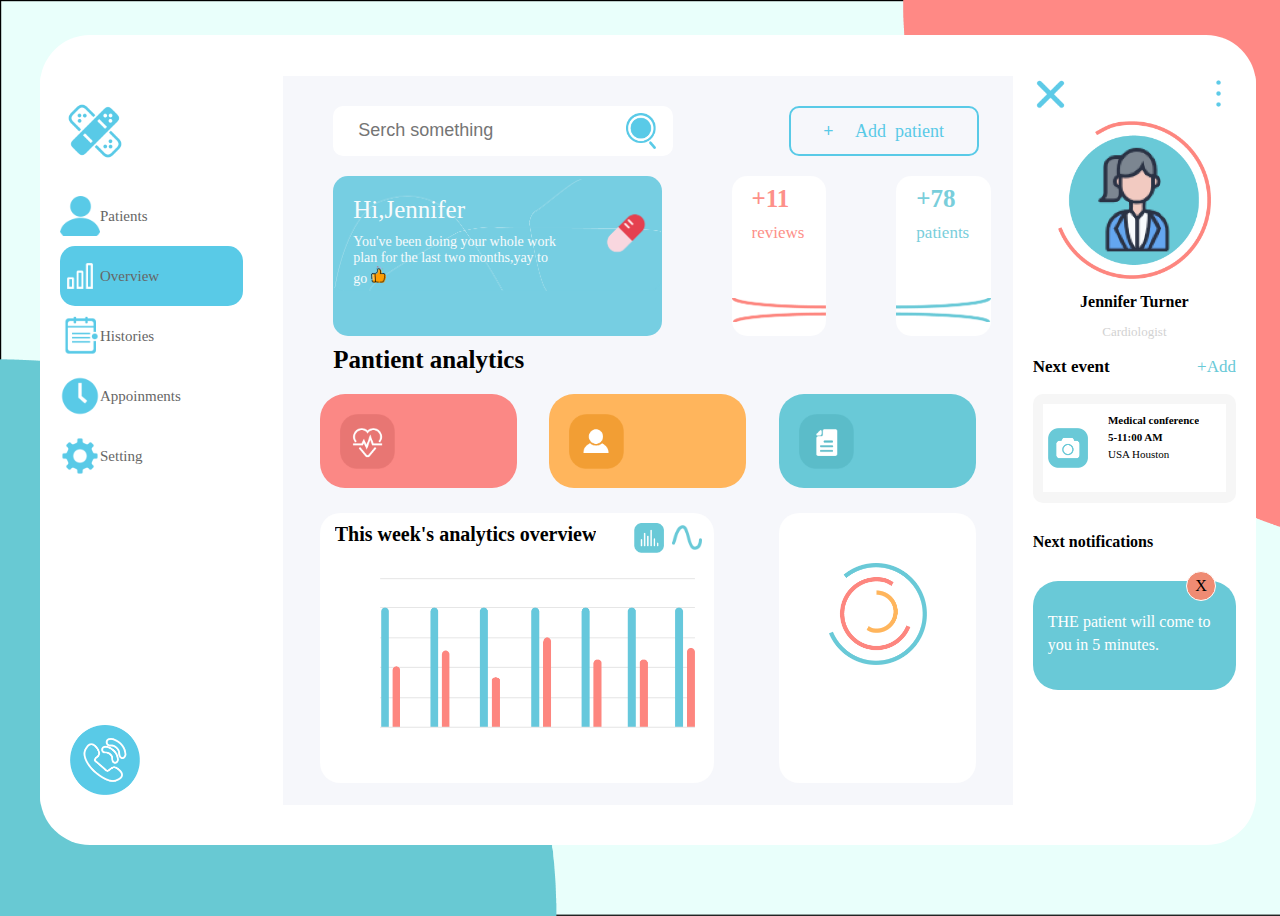
==== The studio/2th/index.html @ 58cb7d00 "create 002" ====
<!DOCTYPE html>
<html lang="en">

<head>
    <meta charset="UTF-8">
    <meta name="viewport" content="width=device-width, initial-scale=1.0">
    <link rel="stylesheet" href="css/style.css">
    <title></title>
</head>

<body>
    <div class="big">
        <div class="two">
            <img src="img/创可贴.png" alt="ckt" class="ckt">
            <nav>
                <ul>
                    <li><img src="img/人员图标.png" alt=""><a href="">Patients</a></li>
                    <li><img src="img/数据(白色).png" alt=""><a href="">Overview</a></li>
                    <li><img src="img/今日任务.png" alt=""><a href="">Histories</a></li>
                    <li><img src="img/时钟 实心.png" alt=""><a href="">Appoinments</a></li>
                    <li><img src="img/齿轮.png" alt=""><a href="#">Setting</a></li>
                </ul>
            </nav>
            <img src="img/电话.png" alt="dh" class="dh">
        </div>
        <div class="center">
            <div class="centBox1">
                <div>
                    <input type="text" class="input" placeholder="Serch something">
                    <img src="img/查找.png" alt="">

                </div>
                <span><b>+</b> &nbsp;&nbsp;&nbsp; Add &nbsp;patient</span>
            </div>
            <div class="center2">
                <div class="centBox2">
                    <div>
                        <p>Hi,Jennifer</p>
                        <p>You've been doing your whole work plan for the last two months,yay to go <span><img src="img/点赞.png" alt=""></span></p>
                    </div>
                </div>
                <div class="box-siz p1">
                   <p><b>+11</b></p>
                   <p>reviews</p>
                </div>
                <div class="box-siz p2">
                    <p><b>+78</b></p>
                    <p>patients</p>
                </div>
            </div>
            <p>
                <b> Pantient analytics</b>
            </p>
            <div class="center3">
                <div class="centBox3"></div>
                <div class="centBox3"></div>
                <div class="centBox3"></div>
            </div>
            <div class="center4">
                <div class="centBox4">
                    <p>
                        <b>This week's analytics overview</b> 
                    </p>
                    <img src="img/条形图.png" alt="" class="img1"> 
                    <img src="img/线条.png" alt="" class="img2">

                </div>
                <div class="centBox5"></div>
            </div>



        </div>
        <div class="two">
            <div class="right-top">
                <img src="img/叉.png" alt="">
                <img src="img/更多.png" alt="">
            </div>
            <div class="toux">
                <img src="img/头像.png" alt="">
            </div>
            <div class="xinxi">
                <p class="l1"><b>Jennifer Turner</b></p>
                <p class="l2">Cardiologist</p>
                <p class="l3"><b><span>Next event</span></b> <span class="Add">+Add</span></p>
            </div>
            <div class="bigbox">
                <div class="box1">
                    <img src="img/相机.png" alt="">
                    <div>
                        <p><b>Medical conference</b></p>
                        <p><b>5-11:00 AM</b></p>
                        <p>USA Houston</p>
                    </div>
                </div>
            </div>
            <p class="line"><b>Next notifications</b></p>
            <div class="rigth-end">
                <p>THE patient will come to</p>
                <p>you in 5 minutes.</p>
                <div class="round">X</div>
            </div>
        </div>

    </div>
</body>

</html>
---- The studio/2th/css/style.css ----
* {
  box-sizing: border-box;
  overflow: hidden;
}
body {
  background: url(../img/背景图_画板\ 1.png) no-repeat;
  background-size: cover;
  width: 100%;
  height: 100vh;
  overflow: hidden;
}
a {
  text-decoration: none;
  font-size: 15px;
  line-height: 60px;
  color: #666666;
}

.big {
  background-color: #ffffff;
  width: 95%;
  height: 90%;
  margin: auto;
  border-radius: 50px;
  overflow-x: hidden;
  display: flex;
  position: relative;
  top:3%;

}
.two {
  width: 20%;
  height: 90%;
  padding-left: 20px;
  padding-right: 20px;
  align-self: center;
  background-color: #ffffff;
}
.center {
  width: 60%;
  height: 90%;
  align-self: center;
  background-color: #f6f7fb;
}
.ckt {
  width: 70px;
  margin-top: 20px;
}
.dh {
  width: 70px;
  position: absolute;
  bottom: 50px;
  left: 30px;
}
ul {
  padding-left: 0;
}
li {
  list-style-type: none;
  width: 90%;
  border-radius: 15px;
  display: flex;
  align-content: center;
}

li img {
  width: 40px;
  padding: 10px 0;
}
li:nth-child(2) {
  background-color: #59cae7;
}
.right-top {
  width: 100%;
  height: 35px;
  display: flex;
  justify-content: space-between;
}
.right-top img {
  width: 35px;
}
.toux {
  text-align: center;
  margin: 10px auto;
}
.toux img {
  width: 75%;
}
.xinxi {
  width: 100%;
  text-align: center;
}

.Add {
  color: #69c9d7;
}
.l1 {
  font-size: 16px;
  width: 80%;
  margin: auto;
}
.l2 {
  font-size: 13px;
  color: #d2d2d2;
}
.l3 {
  font-size: 17px;
  display: flex;
  justify-content: space-between;
}
.bigbox {
  background-color: #f6f6f6;
  width: 100%;
  height: 15%;
  display: flex;
  justify-content: center;
  border-radius: 10px;
}
.box1 {
  background-color: white;
  width: 90%;
  height: 80%;
  align-self: center;
  display: flex;
}

.box1 img {
  align-self: center;
  margin-left: 5px;
  height: 40px;
  width: 40px;
}
.box1 div {
  margin-left: 20px;
  margin-top: 5px;
}
.box1 div p {
  font-size: 11px;
  margin-top: 5px;
  margin-bottom: 0;
}
.line {
  margin: 30px 30px 30px 0;
}
.rigth-end {
  background-color: #69c9d7;
  width: 100%;
  height: 15%;
  border-radius: 25px;
  display: flex;
  flex-direction: column;
  justify-content: center;
  position: relative;
  overflow: visible;
}
.rigth-end p {
  color: #ffffff;
  margin: 0;
  padding-left: 15px;
  padding-bottom: 5px;
}
.round {
  width: 30px;
  height: 30px;
  border-radius: 50%;
  border-style: solid;
  border-color: white;
  border-width: 1px;
  background-color: #ef8b73;
  text-align: center;
  line-height: 28px;
  position: absolute;
  right: 20px;
  top:-10px;
}
.input{
  width: 100%;
  height: 50px;
  border:none;
  border-radius: 10px;
  font-size: 18px;
  color: #cccccc;
  padding-left: 25px;
  outline: none;
}
.centBox1{
  margin: 30px 0 0 50px;
  position: relative;
  display: flex;
}
.centBox1 div{
  position: relative;
  width: 50%;
  cursor: pointer;
  
}
.centBox1 div img{
  width: 30px;
  position: absolute;
  right: 5%;
  top: 15%;
}
.centBox1 span{
  position: absolute;
  right: 5%;
  width: 28%;
  height: 50px;
  border-radius: 10px;
  border: 2px solid #59cae7;
  line-height: 46px;
  text-align: center;
  color: #59cae7;
  font-size: 18px;
  /* background-color: #59cae7;   */
}
.center2{
  width: 100%;
  /* background-color: rosybrown; */
  /* height: 200px; */
  display: flex;
}
.centBox2{
  margin: 20px 0 0 50px;
  width: 45%;
  background-color:#76cee2;
  background-image: url(../img/药.png);
  background-repeat: no-repeat;
  background-size: 100%;
  height: 160px;
  border-radius: 15px;
}
.centBox2>div{
  position: relative;
  width: 70%;
}
.centBox2>div>:nth-child(1){
  margin: 20px 0 0 20px;
  font-size: 25px;
  color: #f7fbfc;
}
.centBox2>div>:nth-child(2){
  margin: 10px 0 0 20px;
  font-size: 14px;
  color: #f7fbfc;
}
.centBox2>div>p{
  display: block;
}
.centBox2>div>p>span>img{
  width: 15px;
}
.center2>:nth-child(2)
{
  background-image: url(../img/3.png);
  background-size: 100%;
  background-repeat: no-repeat;
  background-position-y: 90%;
}
.center2>:nth-child(3)
{
  background-image: url(../img/4.png);
  background-size: 100%;
  background-repeat: no-repeat;
  background-position-y: 90%;
}
.box-siz{
  width: 13%;
  margin: 20px 0 0 70px;
  border-radius: 15px;
  height: 160px;
  background-color: white;
}
.box-siz>:nth-child(1){
  margin:9px 0 0 20px;
}
.box-siz>:nth-child(2){
  font-size: 17px;
  margin:10px 0 0 20px;
}
.p1{
  color: #fd9089;
}
.p2{
  color: #79cedb;
}


.center p{
  margin: 10px 0 0 50px;
  font-size: 25px;
}
.center3{
 
  margin: 20px auto 0 auto;
  width: 90%;
  /* background-color: rosybrown;  */
  height: 13%;
  display: flex;
  justify-content: space-between ;
}
.centBox3{
height: 100%;
width: 30%;
border-radius: 25px;

}
.center3>:nth-child(1)
{
  background-color: #fb8885;
  background-image: url(../img/心率.png);
  background-repeat: no-repeat;
  background-size: 55px;
  background-position-y: center;
  background-position-x: 20px;
}
.center3>:nth-child(2)
{
  background-color:#ffb55c;
  background-image: url(../img/人员.png);
  background-repeat: no-repeat;
  background-size: 55px;
  background-position-y: center;
  background-position-x: 20px;
}
.center3>:nth-child(3)
{
  background-color: #69c9d7;
  background-image: url(../img/任务清单.png);
  background-repeat: no-repeat;
  background-size: 55px;
  background-position-y: center;
  background-position-x: 20px;

}
.center4
{
  margin: 25px auto 0 auto;
  width: 90%;
  /* background-color: palegoldenrod;  */
  height: 37%;
  display: flex;
  justify-content: space-between;
}
.center4>:nth-child(1)
{
  width: 60%;
  height: 100%;
  background-color: #ffffff;
  border-radius: 20px;
  
}
.center4>:nth-child(2)
{
  width: 30%;
  height: 100%;
  background-color:#ffffff;
  border-radius: 20px;
}
.centBox4{
  position: relative;
  background-image: url(../img/2.png);
  background-repeat: no-repeat;
  background-size: 80%;
  background-position-y: 65px;
  background-position-x: 60px;
}
.centBox4>p{
  font-size: 20px;
  position: absolute;
  top: 0;
  left:-35px;
  
}

.centBox5{
  background-image: url(../img/1.png);
  background-repeat: no-repeat;
  background-size: 50%;
  background-position-x: center;
  background-position-y: 50px;
}
.img1{
  width:30px;
  position: absolute;
  top: 10px;
  right:50px;
}
.img2{
  width: 30px;
  position: absolute;
  top: 12px;
  right: 12px;
}
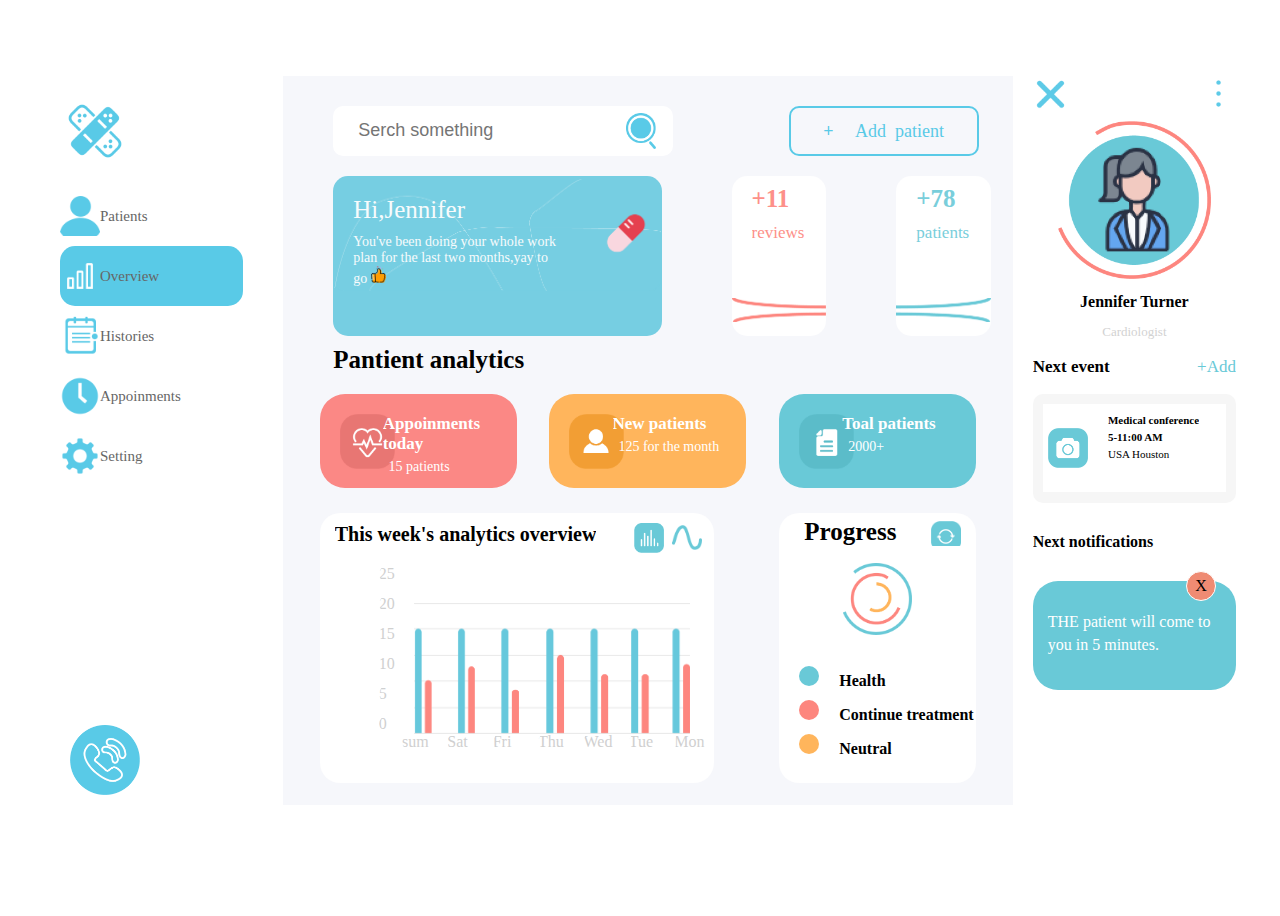
==== commit b2677e45: "写完了" ====
--- a/The studio/2th/index.html
+++ b/The studio/2th/index.html
@@ -52,9 +52,18 @@
                 <b> Pantient analytics</b>
             </p>
             <div class="center3">
-                <div class="centBox3"></div>
-                <div class="centBox3"></div>
-                <div class="centBox3"></div>
+                <div class="centBox3">
+                    <p><b>Appoinments today</b></p>
+                    <p>15 patients</p>
+                </div>
+                <div class="centBox3">
+                    <p><b>New patients</b></p>
+                    <p>125 for the month</p>
+                </div>
+                <div class="centBox3">
+                    <p><b>Toal patients</b></p>
+                    <p>2000+</p>
+                </div>
             </div>
             <div class="center4">
                 <div class="centBox4">
@@ -63,9 +72,39 @@
                     </p>
                     <img src="img/条形图.png" alt="" class="img1"> 
                     <img src="img/线条.png" alt="" class="img2">
-
+                <div>
+                    <ul class="uu1">
+                        <li>25</li>
+                        <li>20</li>
+                        <li>15</li>
+                        <li>10</li>
+                        <li>5</li>
+                        <li>0</li>                                                                                    
+                    </ul>
                 </div>
-                <div class="centBox5"></div>
+                <div>
+                    <ul class="uu2">
+                        <li>Mon</li>
+                        <li>Tue</li>
+                        <li>Wed</li>
+                        <li>Thu</li>
+                        <li>Fri</li>
+                        <li>Sat</li>
+                        <li>sum</li>
+                    </ul>
+                </div>
+                </div>
+                <div class="centBox5">
+                        <p>
+                            <b>Progress</b>  
+                            <img src="img/刷新.png" alt="">
+                        </p>
+                    <div class="p3p">
+                        <p><div class="point p3p1"></div><b>Health</b></p>
+                        <p><div class="point p3p2"></div><b>Continue treatment</b></p>
+                        <p><div class="point p3p3"></div><b>Neutral</b></p>
+                    </div>
+                </div>
             </div>
 
 
@@ -105,4 +144,7 @@
     </div>
 </body>
 
-</html>+</html>
+
+
+<!-- 测试测试 合并分支测试 -->--- a/The studio/2th/css/style.css
+++ b/The studio/2th/css/style.css
@@ -67,7 +67,7 @@
   width: 40px;
   padding: 10px 0;
 }
-li:nth-child(2) {
+nav ul li:nth-child(2) {
   background-color: #59cae7;
 }
 .right-top {
@@ -304,6 +304,25 @@
 border-radius: 25px;
 
 }
+.centBox3 p
+{
+  color: #ffffff;
+
+}
+.centBox3>:nth-child(1)
+{
+  font-size: 17px;
+  margin-top: 20px;
+  margin-left: 32%;
+}
+.centBox3>:nth-child(2)
+{
+  font-size: 14px;
+  margin-top: 5px;
+  margin-left: 35%;
+}
+
+
 .center3>:nth-child(1)
 {
   background-color: #fb8885;
@@ -360,9 +379,9 @@
   position: relative;
   background-image: url(../img/2.png);
   background-repeat: no-repeat;
-  background-size: 80%;
-  background-position-y: 65px;
-  background-position-x: 60px;
+  background-size: 70%;
+  background-position-y: 65%;
+  background-position-x: 80%;
 }
 .centBox4>p{
   font-size: 20px;
@@ -371,13 +390,83 @@
   left:-35px;
   
 }
+.uu1{
+margin-left: 15%;
+margin-top: 10%;
+margin-bottom: 0;
+margin-right: 0;
+color: #d0d0d0;
+}
+.uu1 li{
+  margin-top: 12px;
+
+}
+.uu2{
+  width: 100%;
+  float: right;
+  margin-top:0;
+}
+.uu2::after{
+  content: '';
+  clear: both;
+  display: block;
+}
+
+.uu2 li{
+  margin-left: 6px;
+  width: 10%;
+  display: block;
+  float: right;
+  color: #d0d0d0;
+}
 
 .centBox5{
   background-image: url(../img/1.png);
   background-repeat: no-repeat;
-  background-size: 50%;
+  background-size: 35%;
   background-position-x: center;
   background-position-y: 50px;
+  position: relative;
+}
+.centBox5 p{
+  position: relative;
+  font-size: 25px;
+  margin-top: 5px;
+  margin-left: 25px;
+}
+.centBox5 p img{
+  position: absolute;
+  top:3px;
+  right: 15px;
+  width: 30px;
+}
+
+.centBox5 div span{
+  font-size: 20px;
+}
+.point{
+  display: inline-block;
+  width: 20px;
+  height: 20px;
+  border-radius: 20px;
+  margin-right:20px;
+  /* background-color: red; */
+}
+.p3p{
+  position: absolute;
+  bottom: 20px;
+  left:20px;
+}
+.p3p1
+{
+  background-color: #69c9d7;
+}
+.p3p2
+{
+  background-color: #fd867e;
+}
+.p3p3{
+  background-color: #ffb55c;
 }
 .img1{
   width:30px;
